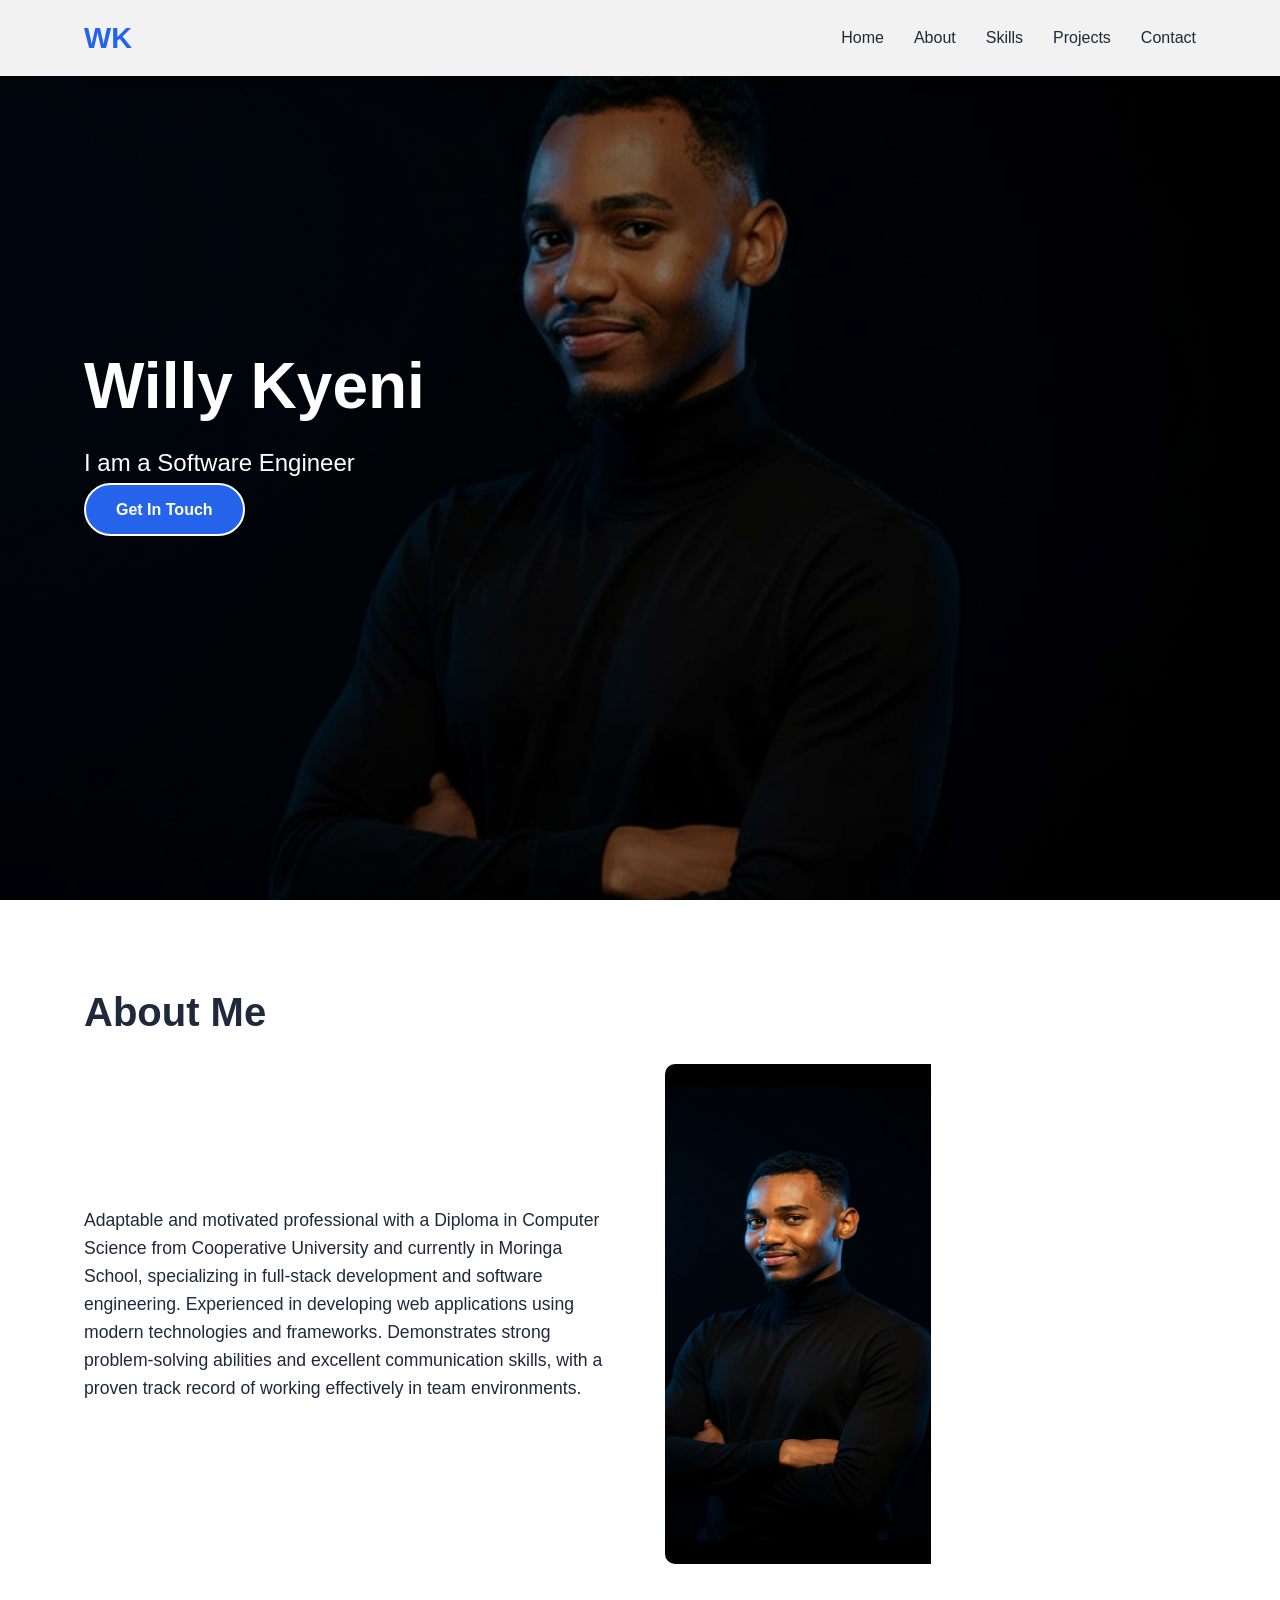
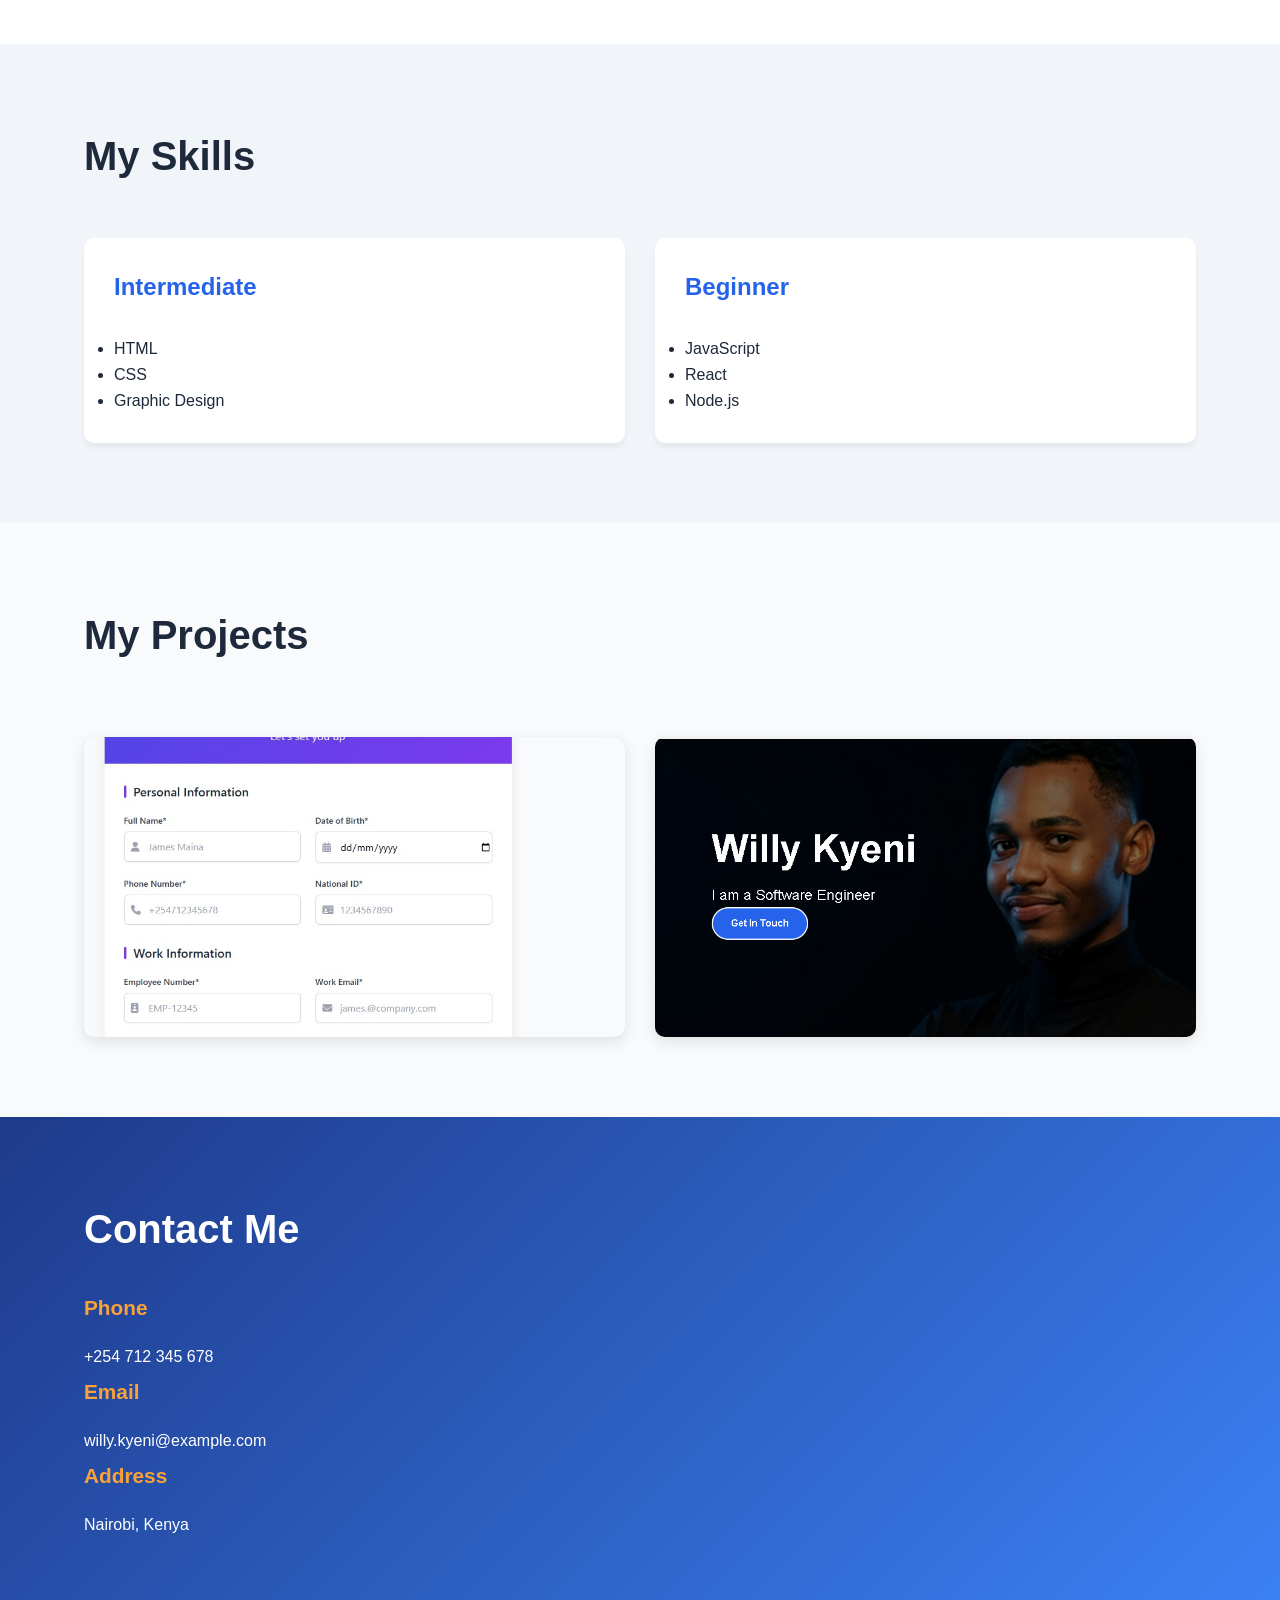
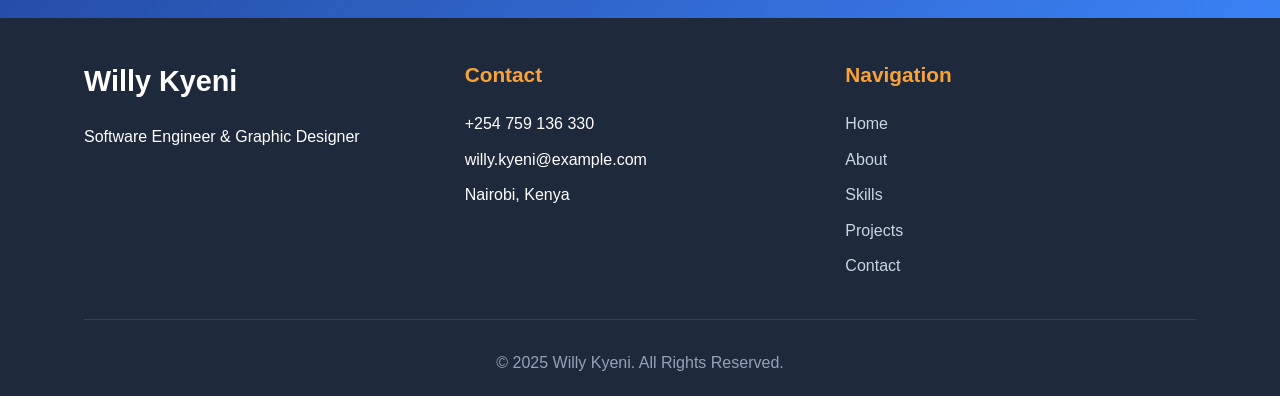
==== Index.html @ 0f5c210a "Adds completed website" ====
<!DOCTYPE html>
<html lang="en">
<head>
    <meta charset="UTF-8">
    <meta name="viewport" content="width=device-width, initial-scale=1.0">
    <title>My Personal Website</title>
    <!-- Add Links here -->
     <link rel="stylesheet" href="./Css/style.css" >
     <script src="./Script/script.js" defer></script>
</head>
<body>
    <!-- header -->
    <header>
        <div class="container">
            <nav>
                <a href="#home" class="logo">WK</a>
                <ul class="nav-links">
                    <li><a href="#home">Home</a></li>
                    <li><a href="#about">About</a></li>
                    <li><a href="#skills">Skills</a></li>
                    <li><a href="#projects">Projects</a></li>
                    <li><a href="#contact">Contact</a></li>
                </ul>
            </nav>
        </div>
    </header>

    <!-- hero section -->
    <section class="hero" id="home">
        <div class="container">
            <div class="hero-content">
                <h1>Willy Kyeni</h1>
                <p>I am a Software Engineer</p>
                <a href="#contact" class="btn">Get In Touch</a>
            </div>
        </div>
    </section>
    <!-- About Section -->
    <section class="about" id="about">
        <div class="container">
            <h2>About Me</h2>
            <div class="about-content">
                <div class="about-text">
                    <p>Adaptable and motivated professional with a Diploma 
                        in Computer Science from Cooperative University and
                        currently in Moringa School, specializing in full-stack
                        development and software engineering. Experienced in 
                        developing web applications using modern technologies 
                        and frameworks. Demonstrates strong problem-solving 
                        abilities and excellent communication skills, with a 
                        proven track record of working effectively in team environments.</p>
                </div>
                <div class="about-image">
                    <img src="./images/profile.png" alt="Willy Kyeni">
                </div>
            </div>
        </div>
    </section>

    <!-- Skills Section -->
    <section class="skills" id="skills">
        <div class="container">
            <h2>My Skills</h2>
            <div class="skills-grid">
                <div class="skill-card">
                    <h3>Intermediate</h3>
                    <ul class="skill-list">
                        <li> HTML</li>
                        <li> CSS</li>
                        <li> Graphic Design</li>
                    </ul>
                </div>
                <div class="skill-card">
                    <h3>Beginner</h3>
                    <ul class="skill-list">
                        <li> JavaScript</li>
                        <li> React</li>
                        <li> Node.js</li>
                    </ul>
                </div>
            </div>
        </div>
    </section>

    <!-- projects Section -->
    <section class="projects" id="projects">
        <div class="container">
            <h2>My Projects</h2>
            <div class="projects-grid">
                <div class="project-card">
                    <img src="/images/project pic 1.jpg" alt="Project 1" class="project-image">
                    
                    <div class="project-overlay">
                        <h3>Produce input Forms</h3>
                        <p>A responsive page of Produce record input forms for Amtech Technologies</p>
                        <p>Built with HTML, CSS, JavaScript</p>
                    </div>
                </div>
                <div class="project-card">
                    <img src="/images/project pic 2.png" alt="Project 2" class="project-image">
                    
                    <div class="project-overlay">
                        <h3>Portfolio Website</h3>
                        <p>A responsive portfolio website showcasing my design skills and development projects.</p>
                        <p>Built with HTML, CSS, and JavaScript</p>
                    </div>
                </div>
            </div>
        </div>
    </section> 
    <!-- contacts -->
    <section class="contact" id="contact">
        <div class="container">
            <h2>Contact Me</h2>
            <div class="contact-content">
                <div class="contact-info">
                        <div>
                            <h3>Phone</h3>
                            <p>+254 712 345 678</p>
                        
                            <h3>Email</h3>
                            <p>willy.kyeni@example.com</p>
    
                            <h3>Address</h3>
                            <p>Nairobi, Kenya</p>
                        </div>
                </div>
            </div>
        </div>
    </section>

    <!-- Footer -->
    <footer>
        <div class="container">
            <div class="footer-content">
                <div class="footer-info">
                    <div class="footer-logo">Willy Kyeni</div>
                    <p>Software Engineer & Graphic Designer</p>
                </div>
                <div class="footer-links">
                    <h3>Contact</h3>
                    <ul>
                        <li> +254 759 136 330</li>
                        <li> willy.kyeni@example.com</li>
                        <li> Nairobi, Kenya</li>
                    </ul>
                </div>
                <div class="footer-links">
                    <h3>Navigation</h3>
                    <ul>
                        <li><a href="#home">Home</a></li>
                        <li><a href="#about">About</a></li>
                        <li><a href="#skills">Skills</a></li>
                        <li><a href="#projects">Projects</a></li>
                        <li><a href="#contact">Contact</a></li>
                    </ul>
                </div>
            </div>
            <div class="copyright">
                <p>&copy; 2025 Willy Kyeni. All Rights Reserved.</p>
            </div>
        </div>
    </footer>
</body>
</html>
---- Css/style.css ----
*{
    margin: 0;
    padding: 0;
    font-family: sans-serif;
    box-sizing: border-box;
}

html{
    scroll-behavior: smooth;
}

body{
    background-color: #f8fafc;
    color: #1e293b;
    line-height: 1.6;
}

.container {
    width: 90%;
    max-width: 1200px;
    margin: 0 auto;
    padding: 0 20px;
}

section {
    padding: 80px 0;
}

h1, h2, h3, h4 {
    margin-bottom: 20px;
    color: #1e293b;
}

h2 {
    font-size: 2.5rem;
    position: relative;
    display: inline-block;
}

.btn {
    display: inline-block;
    padding: 12px 30px;
    background: #2563eb;
    color: white;
    text-decoration: none;
    border-radius: 30px;
    font-weight: 600;
    border: 2px solid #fff;
}

/*header & navigation*/
header {
    position: fixed;
    top: 0;
    left: 0;
    width: 100%;
    background: rgba(255, 255, 255, 0.95);
    box-shadow: 0 2px 10px rgba(0, 0, 0, 0.1);
    z-index: 1000;
    padding: 15px 0;
    transition: all 0.3s ease;
}
header.scrolled {
    padding: 10px 0;
    background: rgba(255, 255, 255, 0.98);
    box-shadow: 0 5px 20px rgba(0, 0, 0, 0.1);
}

.logo {
    font-size: 1.8rem;
    font-weight: 700;
    color: #2563eb;
    text-decoration: none;
}

nav{
    display: flex;
    justify-content: space-between;
    align-items: center;
}

.nav-links {
    display: flex;
    list-style: none;
}

.nav-links li {
    margin-left: 30px;
}

.nav-links a {
    text-decoration: none;
    color: #1e293b;
    font-weight: 500;
    transition: color 0.3s ease;
    position: relative;
}

.nav-links a:hover {
    color: #2563eb;
}

/*hero section */
.hero {
  background-image: url('hero.png') ;
  background-size: cover;  
  background-repeat: no-repeat; 
  background-attachment: fixed; /* Makes the background fixed while scrolling */
  color: #fff; 
  padding-top: 5%; 
  min-height: 100vh; 
  display: flex; 
  align-items: center; 
  position: relative;
  overflow: hidden;

}

.hero::before {
  content: '';
  position: absolute;
  top: 0;
  right: 0;
  width: 100%;
  height: 100%;
  background-color: rgba(0, 0, 0, 0.5); /*Black overlay with 50% opacity */
  z-index: 2; 
}

.hero-content {
  position: relative; 
  z-index: 2;
  max-width: 600px;
} 
.hero h1{
    font-size: 4rem;
    margin-bottom: 20px;
    color: white;
    line-height: 1.2;
}
.hero p{
    font-size: 1.5rem;
} 

/*About Section*/
.about {
    background: white;
}

.about-content {
    display: flex;
    align-items: center;
    gap: 50px;
}

.about-text {
    flex: 1;
}

.about-text p {
    margin-bottom: 20px;
    font-size: 1.1rem;
}

.about-image {
    flex: 1;
    border-radius: 10px;
    overflow: hidden;
}    

.about-image img {
    width: 50%;
    height: 500px;
    display: block;
}

/*skills section*/
.skills {
    background: #f1f5f9;
}
.skills-grid {
    display: grid;
    grid-template-columns: repeat(auto-fit, minmax(300px, 1fr));
    gap: 30px;
    margin-top: 30px;
}
.skill-card {
    background: white;
    border-radius: 10px;
    padding: 30px ;
    box-shadow: 0 5px 5px rgba(0, 0, 0, 0.05);
    transition: transform 0.3s ease;
}
.skill-card:hover {
    transform: translateY(-10px);
}
.skill-card h3 {
    font-size: 1.5rem;
    margin-bottom: 20px;
    color: #2563eb;
    position: relative;
    padding-bottom: 10px;
}

/* projects section */
.projects-grid {
    display: grid;
    grid-template-columns: repeat(auto-fit, minmax(300px, 1fr));
    gap: 30px;
    margin-top: 50px;
}

.project-card {
    position: relative;
    border-radius: 10px;
    overflow: hidden;
    background: #d3d3d3;
    box-shadow: 0 5px 15px rgba(0, 0, 0, 0.1);
    height: 300px;
}
.project-image {
    width: 100%;
    height: 100%;
    object-fit: cover;
    transition: transform 0.3s ease;
}

.project-overlay {
    position: absolute;
    top: 0;
    left: 0;
    right: 0;
    bottom: 0;
    background: rgba(30, 41, 59, 0.9);
    color: white;
    padding: 30px;
    display: flex;
    flex-direction: column;
    justify-content: center;
    opacity: 0;
    transition: opacity 0.5s ease;
}

.project-overlay h3 {
    color: #2563eb;
    margin-bottom: 15px;
}

.project-overlay p {
    margin-bottom: 10px;
}

.project-card:hover .project-overlay {
    opacity: 1;
}

.project-card:hover .project-image{
    transform: scale(1.1);
}

/* contacts */
.contact {
    background: linear-gradient(135deg, #1e3a8a, #3b82f6);
    color: white;
}
.contact h2 {
    color: white;
}
.contact-content {
    display: grid;
    grid-template-columns: repeat(auto-fit, minmax(300px, 1fr));
    gap: 10px;
    margin-top: 5px;
}

.contact-info {
    display: flex;
    flex-direction: column;
    gap: 5px;
}
.contact-info h3{
    margin-top: 5px;
    font-size: 1.3rem;
    color: rgb(248, 162, 57);
}

/*footer*/
footer {
    background: #1e293b;
    color: white;
    padding: 40px 0 20px;
}

.footer-content {
    display: grid;
    grid-template-columns: repeat(auto-fit, minmax(250px, 1fr));
    gap: 30px;
}

.footer-logo {
    font-size: 1.8rem;
    font-weight: 700;
    color: white;
    margin-bottom: 20px;
}

.footer-links h3 {
    color: rgb(248, 162, 57);
    margin-bottom: 20px;
    font-size: 1.3rem;
}

.footer-links ul {
    list-style: none;
}

.footer-links li {
    margin-bottom: 10px;
    display: flex;
    align-items: center;
    gap: 10px;
}

.footer-links a {
    color: #cbd5e1;
    text-decoration: none;
    transition: color 0.3s ease;
}

.footer-links a:hover {
    color: var(--accent);
}

.copyright {
    text-align: center;
    padding-top: 30px;
    margin-top: 30px;
    border-top: 1px solid #334155;
    color: #94a3b8;
}
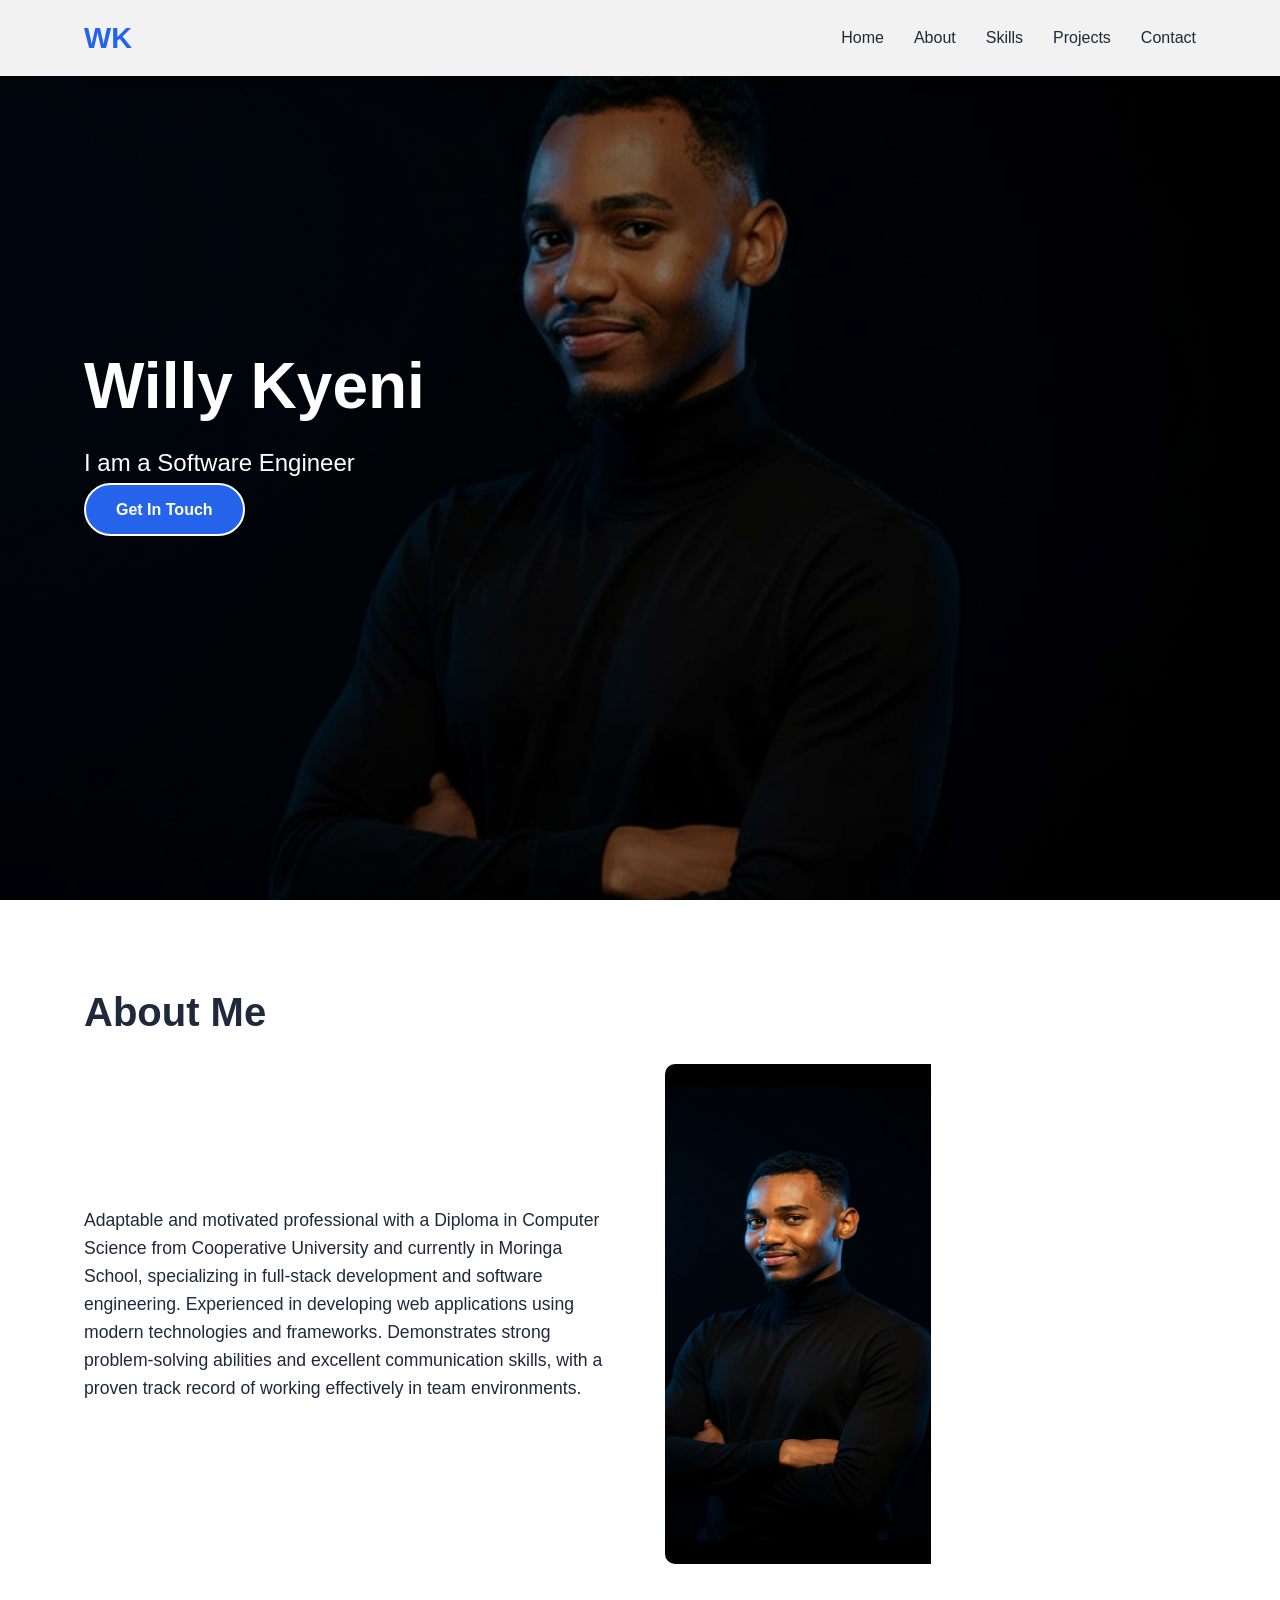
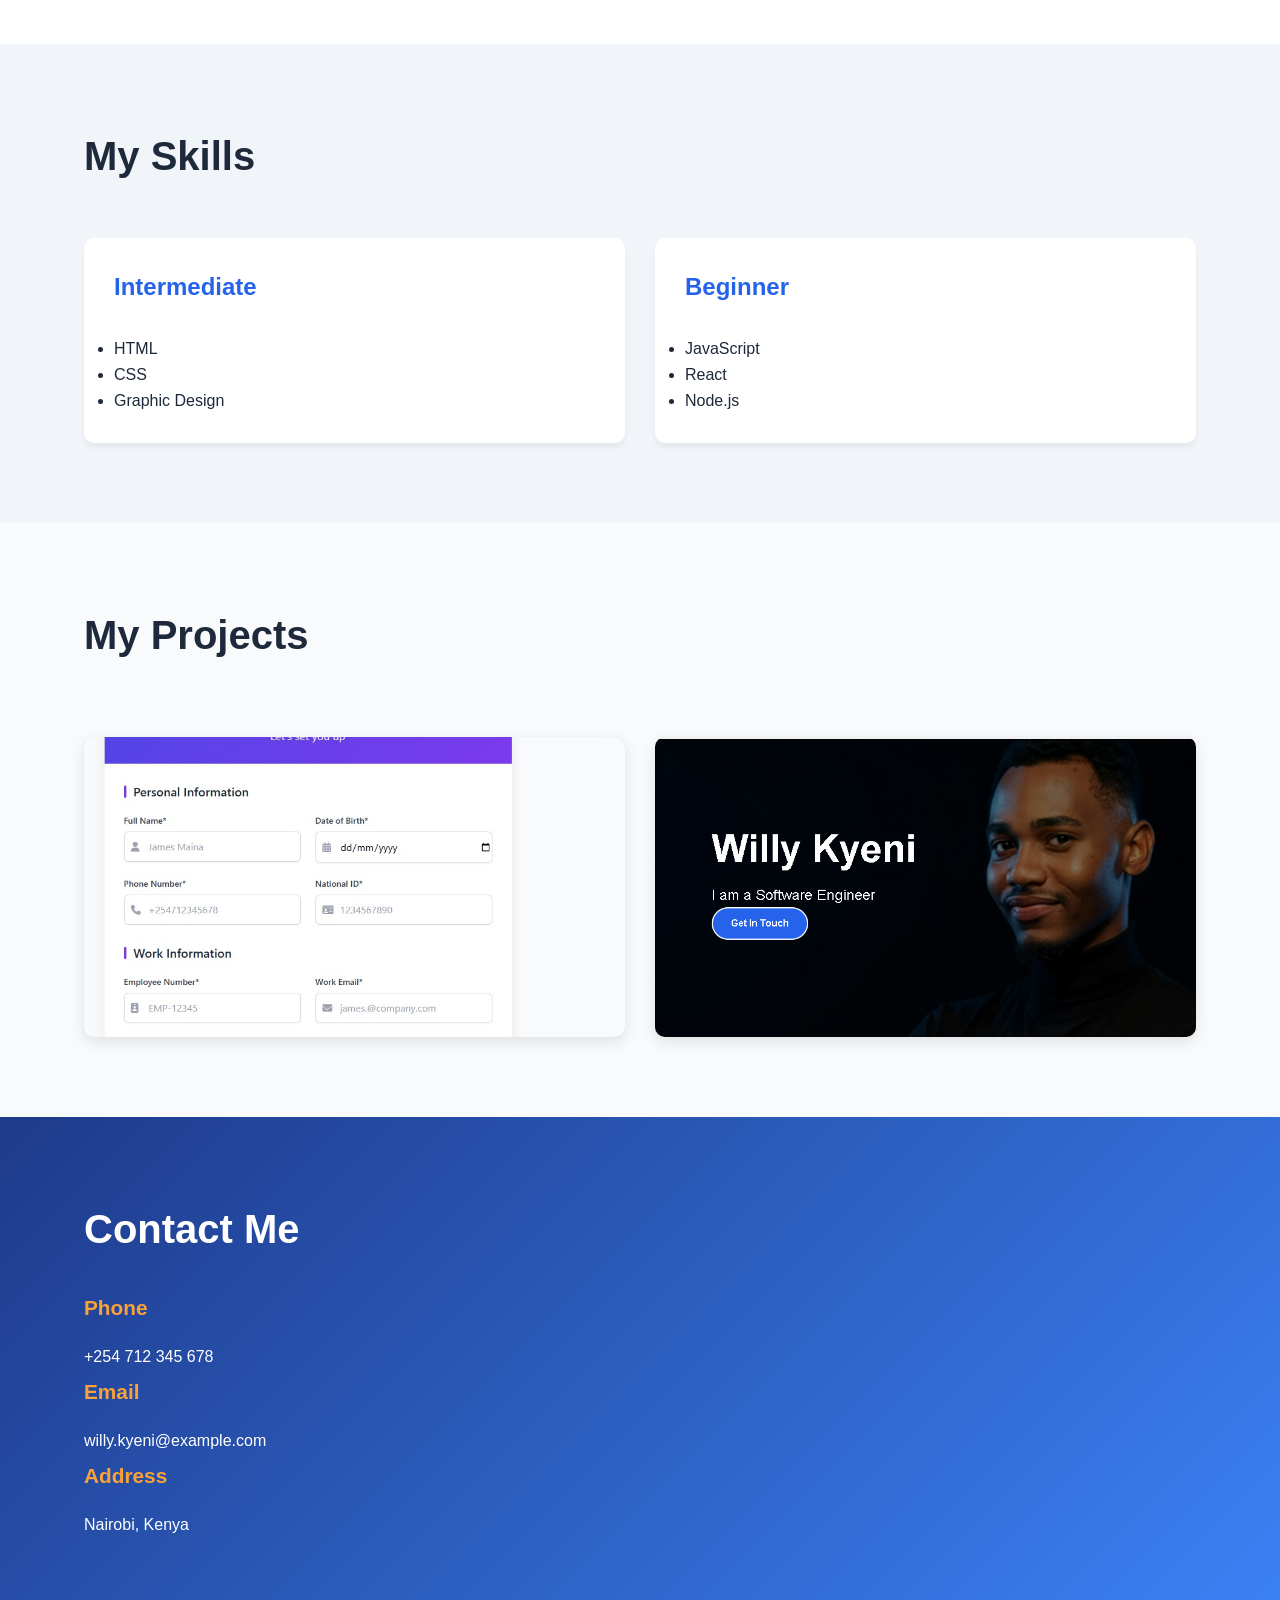
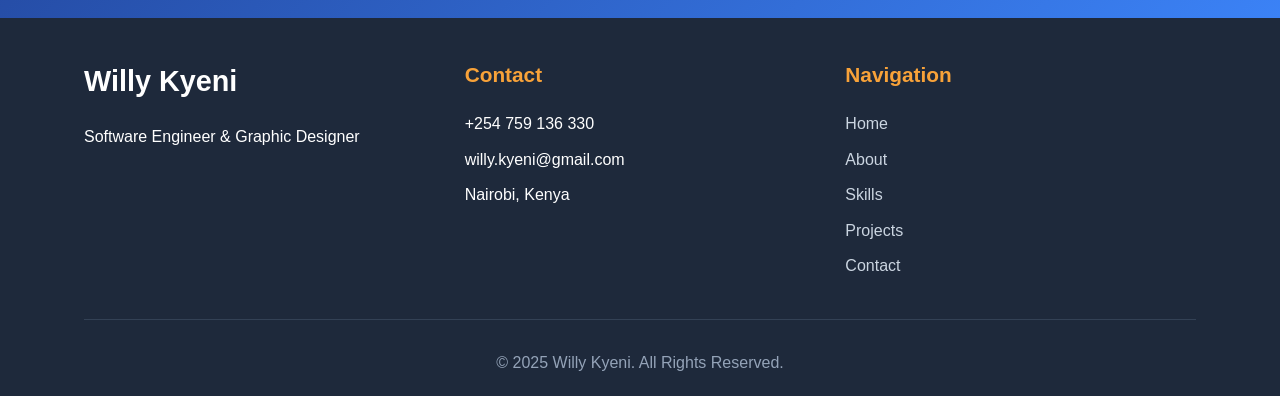
==== commit 3ac8ddd2: "last commit" ====
--- a/Index.html
+++ b/Index.html
@@ -141,7 +141,7 @@
                     <h3>Contact</h3>
                     <ul>
                         <li> +254 759 136 330</li>
-                        <li> willy.kyeni@example.com</li>
+                        <li> willy.kyeni@gmail.com</li>
                         <li> Nairobi, Kenya</li>
                     </ul>
                 </div>
